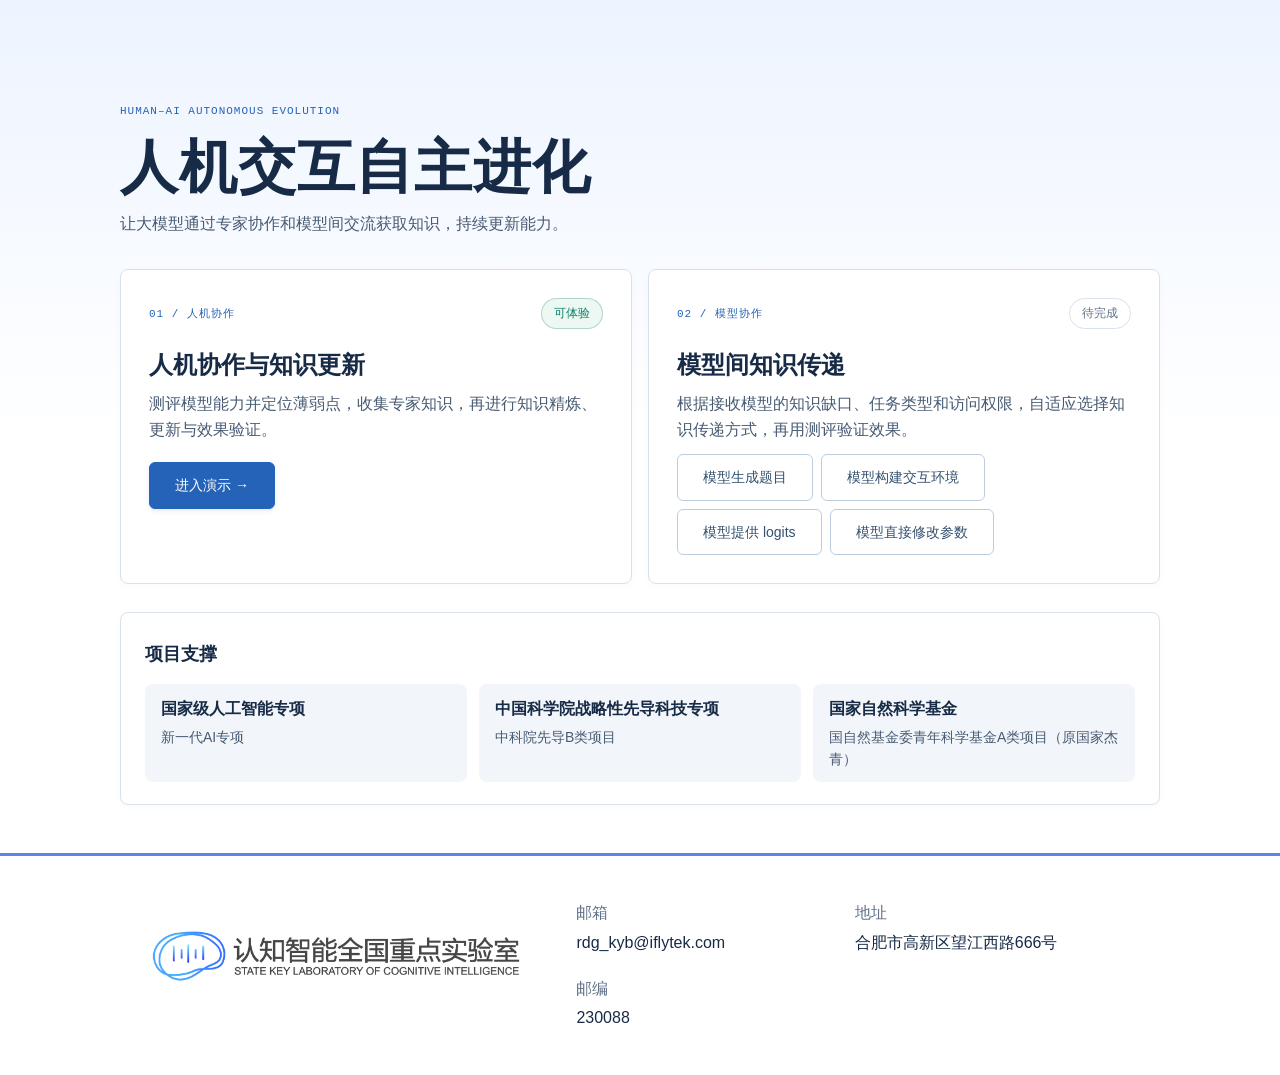
==== index.html @ 34eb4f7b "Publish XDB project site" ====
<!doctype html>
<html lang="zh-CN">
<head>
  <meta charset="utf-8">
  <meta name="viewport" content="width=device-width, initial-scale=1">
  <title>人机交互自主进化 · 项目主页</title>
  <link rel="stylesheet" href="styles.css">
  <link rel="stylesheet" href="home.css">
</head>
<body class="project-home">
  <main class="home-content">
    <header class="home-intro">
      <span class="stage-index">HUMAN–AI AUTONOMOUS EVOLUTION</span>
      <h1>人机交互自主进化</h1>
      <p>让大模型通过专家协作和模型间交流获取知识，持续更新能力。</p>
    </header>

    <section class="home-features" aria-label="项目功能">
      <article class="panel home-feature">
        <div class="panel-heading"><span class="stage-index">01 / 人机协作</span><span class="status-badge done">可体验</span></div>
        <h2>人机协作与知识更新</h2>
        <p>测评模型能力并定位薄弱点，收集专家知识，再进行知识精炼、更新与效果验证。</p>
        <a class="primary-button" href="demo.html">进入演示 <span aria-hidden="true">→</span></a>
      </article>
      <article class="panel home-feature">
        <div class="panel-heading"><span class="stage-index">02 / 模型协作</span><span class="status-badge">待完成</span></div>
        <h2>模型间知识传递</h2>
        <p>根据接收模型的知识缺口、任务类型和访问权限，自适应选择知识传递方式，再用测评验证效果。</p>
        <ul class="transfer-methods">
          <li><button class="secondary-button" type="button" disabled>模型生成题目</button></li>
          <li><button class="secondary-button" type="button" disabled>模型构建交互环境</button></li>
          <li><button class="secondary-button" type="button" disabled>模型提供 logits</button></li>
          <li><button class="secondary-button" type="button" disabled>模型直接修改参数</button></li>
        </ul>
      </article>
    </section>

    <section class="panel funding-panel" aria-labelledby="funding-title">
      <h2 id="funding-title">项目支撑</h2>
      <dl class="funding-grid">
        <div><dt>国家级人工智能专项</dt><dd>新一代AI专项</dd></div>
        <div><dt>中国科学院战略性先导科技专项</dt><dd>中科院先导B类项目</dd></div>
        <div><dt>国家自然科学基金</dt><dd>国自然基金委青年科学基金A类项目（原国家杰青）</dd></div>
      </dl>
    </section>
  </main>
  <footer class="home-footer">
    <div class="home-footer-inner">
      <img class="lab-logo" src="lab-logo.png" width="5637" height="1456" alt="认知智能全国重点实验室">
      <dl class="home-footer-details">
        <div><dt>邮箱</dt><dd><a href="mailto:rdg_kyb@iflytek.com">rdg_kyb@iflytek.com</a></dd></div>
        <div><dt>邮编</dt><dd>230088</dd></div>
      </dl>
      <dl class="home-footer-details">
        <div><dt>地址</dt><dd>合肥市高新区望江西路666号</dd></div>
      </dl>
    </div>
  </footer>
</body>
</html>
---- styles.css ----
:root {
  color-scheme:light;
  --page:#ffffff;
  --sidebar:#f5f7fb;
  --panel:#ffffff;
  --panel-light:#f2f5fa;
  --line:#d8e1ec;
  --text:#172b46;
  --muted:#485b73;
  --subtle:#607189;
  --gold:#2563b8;
  --teal:#087f68;
  --coral:#c34e3a;
  --font:-apple-system,BlinkMacSystemFont,"PingFang SC","Microsoft YaHei",sans-serif;
  --mono:"SFMono-Regular",Consolas,"Liberation Mono",monospace;
}

* {
  box-sizing:border-box;
}

[hidden] {
  display:none!important;
}

body {
  margin:0;
  background:var(--page);
  color:var(--text);
  font:16px/1.6 var(--font);
  -webkit-font-smoothing:antialiased;
}

button,select {
  font:inherit;
}

button {
  cursor:pointer;
}

button:disabled {
  cursor:not-allowed;
}

button,a,select {
  -webkit-tap-highlight-color:transparent;
}

button:focus-visible,a:focus-visible,select:focus-visible {
  outline:2px solid var(--gold);
  outline-offset:5px;
}

button {
  color:inherit;
}

a {
  color:inherit;
  text-decoration:none;
}

svg {
  display:block;
}

h1,h2,h3,p {
  margin:0;
}

button svg {
  fill:none;
  stroke:currentColor;
  stroke-width:1.7;
  stroke-linecap:round;
  stroke-linejoin:round;
}

.gold {
  color:var(--gold);
}

.teal {
  color:var(--teal);
}

.mono {
  font-family:var(--mono);
}

.micro-label {
  font-size:12px;
  letter-spacing:.08em;
  color:var(--subtle);
}

.topbar {
  height:74px;
  padding:0 36px;
  display:flex;
  align-items:center;
  justify-content:space-between;
  border-bottom:1px solid var(--line);
  background:#ffffff;
}

.brand {
  display:flex;
  align-items:center;
  gap:13px;
  font-size:20px;
  font-weight:600;
  letter-spacing:.08em;
}

.brand svg {
  width:39px;
  height:39px;
  fill:none;
  stroke:var(--gold);
  stroke-width:1.5;
}

.brand svg .brand-fill {
  fill:var(--gold);
  fill-opacity:.18;
}

.brand-sub {
  display:block;
  font:10px/1.6 var(--mono);
  color:var(--subtle);
  letter-spacing:.12em;
}

.top-actions {
  display:flex;
  align-items:center;
  gap:25px;
}

.demo-tag {
  font-size:13px;
  color:var(--gold);
  border:1px solid #607fa5;
  background:#2563b80b;
  border-radius:5px;
  padding:4px 10px;
}

.text-button {
  padding:8px 0;
  background:none;
  border:0;
  color:var(--muted);
  font-size:14px;
}

.text-button:hover {
  color:var(--text);
}

.icon-button {
  background:transparent;
  border:1px solid var(--line);
  border-radius:6px;
  padding:9px;
}

.icon-button svg {
  width:18px;
  height:18px;
}

.shell {
  max-width:1800px;
  margin:auto;
  display:grid;
  grid-template-columns:244px minmax(0,1fr);
  min-height:calc(100vh - 74px);
}

.sidebar {
  padding:33px 20px 22px;
  background:var(--sidebar);
  border-right:1px solid var(--line);
  display:flex;
  flex-direction:column;
}

.project-label {
  font-size:13px;
  color:var(--gold);
  padding:0 12px;
}

.project-label span {
  margin:0 8px;
  color:#5b6d84;
}

.sidebar-title {
  font-size:18px;
  font-weight:600;
  margin:10px 12px 30px;
}

.step-navigation {
  display:grid;
  gap:11px;
}

.step {
  position:relative;
  display:flex;
  align-items:center;
  gap:13px;
  width:100%;
  text-align:left;
  padding:15px 12px;
  border:1px solid transparent;
  background:transparent;
  border-radius:7px;
  color:var(--subtle);
}

.step strong {
  display:block;
  font-size:14px;
  font-weight:500;
}

.step small {
  display:block;
  font-size:12px;
  color:var(--subtle);
  margin-top:2px;
}

.step-number {
  font:14px var(--mono);
  border:1px solid #bdcddd;
  width:30px;
  height:30px;
  flex-shrink:0;
  display:grid;
  place-items:center;
  border-radius:50%;
}

.step.active {
  background:#2563b80b;
  border-color:#2563b832;
  color:var(--gold);
}

.step.active .step-number {
  background:var(--gold);
  color:#ffffff;
  border-color:var(--gold);
}

.step.active small {
  color:#284d7d;
}

.step.complete {
  color:var(--muted);
}

.step.complete .step-number {
  color:var(--teal);
  border-color:#087f6845;
}

.step:not(:disabled):hover {
  background:#2563b808;
}

.session-card {
  margin:36px 10px 25px;
  border-top:1px solid var(--line);
  padding-top:24px;
  display:grid;
  gap:7px;
}

.session-card strong {
  font-size:13px;
  overflow-wrap:anywhere;
  font-weight:500;
}

.session-card>span:not(.micro-label) {
  font-size:12px;
  color:var(--subtle);
  overflow-wrap:anywhere;
}

.session-domain {
  font-size:12px;
  color:var(--subtle);
  display:flex;
  justify-content:space-between;
  margin-top:14px;
}

.session-domain b {
  font-weight:400;
  color:var(--muted);
}

.sidebar-foot {
  margin:auto 12px 0;
  padding-top:24px;
  display:flex;
  gap:10px;
  color:var(--subtle);
  font-size:12px;
  line-height:1.8;
}

.tiny-radar {
  font-size:30px;
  color:#6f8198;
  line-height:1.4;
}

main {
  padding:26px 36px 18px;
  min-width:0;
  max-width:1400px;
  width:100%;
  margin:auto;
}

.page-heading {
  display:flex;
  justify-content:space-between;
  align-items:center;
  padding-bottom:20px;
  border-bottom:1px solid var(--line);
}

.eyebrow {
  font:11px/1.6 var(--mono);
  letter-spacing:.12em;
  color:var(--subtle);
}

.eyebrow span {
  padding:0 8px;
  color:#718096;
}

h1 {
  font-size:28px;
  line-height:1.4;
  font-weight:600;
  margin-top:7px;
  letter-spacing:.015em;
}

.workspace-badge {
  font-size:13px;
  color:var(--muted);
  padding:5px 12px;
  background:var(--panel);
  border:1px solid var(--line);
  border-radius:5px;
}

.stage-heading {
  display:flex;
  align-items:center;
  justify-content:space-between;
  gap:20px;
  margin:22px 0 20px;
}

.stage-index {
  font:11px var(--mono);
  letter-spacing:.09em;
  color:var(--gold);
}

h2 {
  font-size:23px;
  line-height:1.5;
  margin:6px 0;
  font-weight:600;
}

h2:focus {
  outline:none;
}

.stage-heading p {
  color:var(--muted);
  font-size:14px;
}

.status-badge {
  flex-shrink:0;
  color:var(--subtle);
  font-size:12px;
  border:1px solid var(--line);
  border-radius:20px;
  padding:5px 12px;
}

.status-badge.running {
  color:var(--gold);
  border-color:#2563b850;
}

.status-badge.done {
  color:var(--teal);
  border-color:#087f6845;
}

.view {
  animation:appear .35s ease;
}

.upload-grid {
  display:grid;
  grid-template-columns:1fr 1fr;
  gap:22px;
}

.upload-card {
  position:relative;
  display:flex;
  flex-direction:column;
  align-items:center;
  border:1px dashed #bccbdf;
  border-radius:9px;
  background:linear-gradient(135deg,#edf3fb6b,#ffffff);
  padding:35px 24px 20px;
  min-height:265px;
  transition:background .2s,border-color .2s;
}

.upload-card:hover {
  border-color:var(--gold);
  background:#2563b806;
}

.card-number {
  position:absolute;
  top:18px;
  left:20px;
  color:var(--subtle);
  font:11px var(--mono);
  letter-spacing:.08em;
}

.upload-icon {
  display:grid;
  place-items:center;
  width:64px;
  height:64px;
  background:#2563b808;
  border:1px solid #2563b822;
  border-radius:15px;
  color:var(--gold);
  margin-bottom:20px;
}

.upload-icon svg {
  width:36px;
  height:36px;
}

.upload-card strong {
  font-size:19px;
  font-weight:500;
  overflow-wrap:anywhere;
  max-width:100%;
}

.upload-card>span:not([class]) {
  font-size:14px;
  color:var(--subtle);
  margin-top:5px;
}

.upload-action {
  font-size:13px;
  padding:5px 17px;
  margin-top:20px;
  border:1px solid #bccbdf;
  border-radius:5px;
  background:#e8eef6;
}

.upload-meta {
  font-size:12px;
  color:var(--subtle);
  margin-top:15px;
}

.upload-card.loaded {
  border-style:solid;
  border-color:#2563b860;
  background:#2563b806;
}

.upload-card.loaded .upload-action {
  color:var(--teal);
  border-color:#087f683a;
  background:#087f6808;
}

.configuration-bar {
  display:flex;
  align-items:center;
  gap:42px;
  padding:18px 0;
  border-bottom:1px solid var(--line);
  margin-top:4px;
}

.configuration-bar label {
  display:flex;
  align-items:center;
  gap:16px;
  font-size:14px;
  white-space:nowrap;
}

select {
  appearance:auto;
  border:1px solid #c4d1e1;
  border-radius:5px;
  color:var(--text);
  background:#f4f7fb;
  padding:9px 30px 9px 12px;
  font-size:14px;
}

.configuration-summary {
  display:grid;
  gap:5px;
}

.configuration-summary>span:last-child {
  font-size:13px;
  color:var(--muted);
}

.section-action {
  display:flex;
  align-items:center;
  justify-content:space-between;
  gap:20px;
  padding:18px 0;
}

.section-action p {
  color:var(--muted);
  font-size:14px;
}

.primary-button,.secondary-button {
  border-radius:6px;
  padding:11px 25px;
  font-size:14px;
  font-weight:500;
  white-space:nowrap;
}

.primary-button {
  color:#ffffff;
  border:1px solid var(--gold);
  background:var(--gold);
  box-shadow:0 2px 12px #2563b80d;
}

.primary-button:hover {
  background:#1b4f96;
  border-color:#1b4f96;
}

.primary-button:disabled {
  color:#718096;
  background:#e8edf4;
  border-color:#d6dfeb;
  box-shadow:none;
}

.secondary-button {
  border:1px solid #b7c6d8;
  background:var(--panel);
  color:var(--muted);
}

.secondary-button:hover {
  color:var(--text);
  border-color:#586d87;
}

.flow-overview {
  padding:16px 24px;
  background:#eef3fa;
  border:1px solid var(--line);
  border-radius:7px;
  display:flex;
  align-items:center;
  gap:30px;
  margin-top:4px;
}

.flow-overview>div {
  display:flex;
  align-items:center;
  flex:1;
  justify-content:space-between;
  color:var(--muted);
  font-size:13px;
  gap:12px;
}

.flow-overview i {
  height:1px;
  background:#d0dbe8;
  flex:1;
  max-width:45px;
}

.main-footer {
  border-top:1px solid var(--line);
  margin-top:20px;
  padding-top:14px;
  color:var(--subtle);
  font-size:11px;
  display:flex;
  justify-content:space-between;
  gap:18px;
}

.panel {
  background:var(--panel);
  border:1px solid var(--line);
  border-radius:8px;
}

.panel-heading {
  display:flex;
  align-items:center;
  justify-content:space-between;
  gap:14px;
}

h3 {
  font-size:16px;
  font-weight:500;
}

.audit-pipeline {
  padding:24px 28px;
  display:flex;
  align-items:center;
  justify-content:space-between;
  gap:16px;
}

.pipeline-node {
  flex:1;
  min-width:0;
}

.big-number {
  font:500 43px/1.4 var(--mono);
  letter-spacing:-.035em;
  margin:5px 0;
}

.big-number small {
  font:12px var(--mono);
  color:var(--subtle);
  letter-spacing:0;
  margin-left:12px;
}

.pipeline-node>span:last-of-type {
  font-size:12px;
  color:var(--muted);
}

.pipeline-connector {
  flex:0 1 56px;
  height:1px;
  background:linear-gradient(90deg,#c9d7e8,#2563b880);
  position:relative;
}

.pipeline-connector::after {
  content:"";
  position:absolute;
  right:0;
  top:-3px;
  width:6px;
  height:6px;
  border-top:1px solid var(--gold);
  border-right:1px solid var(--gold);
  transform:rotate(45deg);
}

.audit-core {
  text-align:center;
  min-width:158px;
}

.audit-orbit {
  margin:0 auto 12px;
  width:84px;
  height:84px;
  border-radius:50%;
  display:grid;
  place-items:center;
  border:1px solid #2563b855;
  background:#2563b806;
  position:relative;
  color:var(--gold);
}

.audit-orbit::before {
  content:"";
  position:absolute;
  inset:-7px;
  border:1px solid transparent;
  border-top-color:var(--gold);
  border-bottom-color:#2563b844;
  border-radius:50%;
  animation:rotate 3s linear infinite;
}

.audit-orbit.done::before {
  animation:none;
  border-color:#087f684d;
}

.audit-orbit svg {
  width:41px;
  height:41px;
  stroke:currentColor;
  stroke-width:1.5;
  fill:none;
}

.audit-core strong {
  font:500 20px var(--mono);
  color:var(--gold);
  display:block;
}

.audit-core>span {
  font-size:12px;
  color:var(--muted);
}

.sample-grid {
  display:grid;
  grid-template-columns:repeat(10,1fr);
  gap:5px;
  max-width:180px;
  margin-top:20px;
}

.sample-grid i {
  aspect-ratio:1;
  max-height:10px;
  background:#c5d3e4;
  border-radius:1px;
  transition:background .4s;
}

.sample-grid i.filtered {
  background:#c34e3a66;
}

.sample-grid.clean i {
  background:#087f6866;
}

.metrics-grid {
  display:grid;
  grid-template-columns:repeat(3,1fr);
  gap:18px;
  margin:18px 0;
}

.metric-card {
  background:var(--panel);
  border:1px solid var(--line);
  border-radius:7px;
  padding:16px 20px;
}

.metric-card>span {
  display:block;
  color:var(--muted);
  font-size:13px;
}

.metric-card strong {
  display:block;
  font:500 30px/1.5 var(--mono);
  margin:6px 0;
  letter-spacing:-.045em;
}

.metric-card:nth-child(2) strong {
  font-size:23px;
  line-height:45px;
}

.metric-card small {
  display:block;
  color:var(--subtle);
  font-size:12px;
}

.progress-panel {
  padding:18px 25px;
}

.progress-heading {
  display:flex;
  justify-content:space-between;
  align-items:center;
  font-size:14px;
  margin-bottom:15px;
}

.progress-heading strong {
  font-weight:400;
}

.progress-heading>span {
  color:var(--gold);
}

.progress-track {
  height:5px;
  background:#dce5f0;
  border-radius:10px;
  overflow:hidden;
}

.progress-track>div {
  height:100%;
  width:0;
  background:var(--gold);
  transition:width .1s linear;
}

.audit-checks {
  display:flex;
  justify-content:space-between;
  margin-top:15px;
  font-size:12px;
  color:var(--subtle);
}

.audit-checks>span::before {
  content:"○";
  margin-right:7px;
}

.audit-checks>span.done {
  color:var(--teal);
}

.audit-checks>span.done::before {
  content:"✓";
}

.footnote {
  font-size:12px;
  color:var(--subtle);
  margin-top:16px;
}

.playback-toolbar {
  display:flex;
  align-items:center;
  justify-content:space-between;
  padding:13px 0;
  border-top:1px solid var(--line);
  margin-top:18px;
}

.playback-label {
  display:flex;
  align-items:center;
  gap:10px;
  font-size:13px;
  color:var(--muted);
}

.running-dot {
  display:inline-block;
  width:6px;
  height:6px;
  border-radius:50%;
  background:var(--gold);
  animation:pulse 1.6s infinite;
  flex-shrink:0;
}

.button-group {
  display:flex;
  align-items:center;
  gap:12px;
}

.speed-label {
  font-size:13px;
  color:var(--subtle);
  display:flex;
  align-items:center;
  gap:12px;
}

.speed-label select {
  padding:6px 8px;
  font-size:13px;
}

.playback-toolbar .secondary-button {
  padding:7px 15px;
  font-size:13px;
}

.evaluation-grid {
  display:grid;
  grid-template-columns:minmax(225px,.85fr) minmax(0,1.7fr);
  gap:20px;
}

.question-panel,.convergence-panel {
  padding:22px;
}

.question-table-heading {
  display:flex;
  justify-content:space-between;
  font-size:12px;
  color:var(--subtle);
  margin:22px 0 8px;
  padding-bottom:9px;
  border-bottom:1px solid var(--line);
}

.question-list {
  padding:0;
  margin:0;
  list-style:none;
  min-height:260px;
}

.question-list li {
  display:flex;
  align-items:center;
  justify-content:space-between;
  border-bottom:1px solid #d8e1ec80;
  padding:10px 0;
  font-size:13px;
  animation:appear .25s ease;
}

.question-list .question-id {
  font:12px var(--mono);
  color:var(--subtle);
  margin-right:12px;
}

.answer-icon {
  color:var(--teal);
}

.answer-icon.wrong {
  color:var(--coral);
}

.question-placeholder {
  color:var(--subtle);
  padding:55px 0;
  font-size:13px;
  text-align:center;
}

.next-question {
  margin-top:17px;
  padding:13px 14px;
  border-radius:5px;
  background:#2563b808;
  border:1px solid #2563b825;
}

.next-question .micro-label {
  display:block;
  font-size:11px;
  color:#406a9a;
}

.next-question strong {
  font-weight:400;
  font-size:13px;
  display:block;
  margin-top:4px;
}

.chart-legend {
  font-size:11px;
  color:var(--subtle);
  display:flex;
  align-items:center;
  gap:6px;
}

.chart-legend i {
  width:12px;
  height:8px;
  background:#2563b833;
  border:1px solid #2563b866;
}

.live-metrics {
  display:flex;
  justify-content:space-between;
  gap:12px;
  margin:24px 0 8px;
}

.live-metrics>div>span {
  display:block;
  font-size:12px;
  color:var(--muted);
}

.live-metrics strong {
  display:block;
  font:500 30px/1.5 var(--mono);
  margin-top:7px;
  white-space:nowrap;
}

.live-metrics strong b {
  font-weight:500;
}

.live-metrics small {
  font-size:13px;
  color:var(--subtle);
}

.live-metrics .interval-value {
  font-size:17px;
  line-height:45px;
}

.convergence-chart {
  width:100%;
  margin-top:12px;
}

.convergence-chart svg {
  width:100%;
  height:auto;
}

.evaluation-state {
  display:flex;
  align-items:center;
  gap:9px;
  font-size:12px;
  color:var(--muted);
  padding-top:8px;
}

.evaluation-state.done {
  color:var(--teal);
}

.efficiency-bar {
  display:flex;
  justify-content:space-between;
  gap:15px;
  padding:18px 21px;
  border:1px solid var(--line);
  border-radius:6px;
  margin-top:20px;
  background:#eef3fa;
  font-size:13px;
  color:var(--muted);
}

.efficiency-bar strong {
  color:var(--gold);
  font-weight:400;
}

.report-strip {
  display:flex;
  flex-wrap:wrap;
  align-items:center;
  gap:14px 28px;
  border:1px solid #087f6827;
  border-radius:6px;
  padding:15px 20px;
  margin-bottom:20px;
  background:#087f6806;
  font-size:12px;
  color:var(--muted);
}

.report-label {
  color:var(--teal);
}

.report-label::before {
  content:"✓";
  margin-right:7px;
}

.report-strip b {
  font:500 14px var(--mono);
  margin-left:8px;
  color:var(--text);
}

.report-strip b.teal {
  color:var(--teal);
}

.diagnosis-grid {
  display:grid;
  grid-template-columns:1.08fr 1fr;
  gap:20px;
}

.radar-panel,.ranking-panel {
  padding:22px;
}

.radar-chart svg {
  width:100%;
  height:auto;
  max-height:310px;
  overflow:visible;
}

.radar-chart {
  margin:10px auto 0;
  width:100%;
  max-width:460px;
}

.radar-legend {
  display:flex;
  justify-content:center;
  align-items:center;
  gap:7px;
  font-size:11px;
  color:var(--muted);
}

.radar-legend>span {
  color:var(--subtle);
  margin-left:13px;
}

.radar-legend i {
  width:8px;
  height:8px;
  background:var(--gold);
  border-radius:2px;
}

.ranking-panel .panel-heading {
  margin-bottom:18px;
}

.dimension-row {
  display:grid;
  grid-template-columns:95px 1fr 43px 37px;
  gap:12px;
  align-items:center;
  padding:13px 10px;
  border:1px solid transparent;
  background:transparent;
  width:100%;
  text-align:left;
  border-radius:5px;
  font-size:13px;
}

.dimension-row.selected {
  background:#2563b804;
  border-color:#2563b81a;
}

.dimension-row.weak {
  color:var(--coral);
}

.dimension-row.weak.selected {
  background:#c34e3a09;
  border-color:#c34e3a32;
}

.dimension-row:hover {
  background:#2563b80b;
}

.dimension-bar {
  height:4px;
  background:#d5dfeb;
  border-radius:8px;
  overflow:hidden;
}

.dimension-bar i {
  display:block;
  height:100%;
  background:var(--gold);
  border-radius:8px;
}

.dimension-row.weak .dimension-bar i {
  background:var(--coral);
}

.dimension-value {
  font:14px var(--mono);
  text-align:right;
}

.dimension-label {
  font-size:11px;
  color:var(--subtle);
}

.dimension-row.weak .dimension-label {
  color:var(--coral);
}

.knowledge-panel {
  padding:20px 24px;
  margin-top:20px;
}

.knowledge-heading {
  display:flex;
  justify-content:space-between;
  align-items:center;
  gap:20px;
}

.knowledge-heading h3 {
  margin-top:6px;
  font-size:17px;
}

.knowledge-heading h3 span {
  color:var(--subtle);
  margin:0 8px;
}

.knowledge-heading h3 b {
  font:16px var(--mono);
  color:var(--coral);
  margin-left:15px;
}

.weak-tag,.new-tag {
  color:var(--coral);
  background:#c34e3a0d;
  border:1px solid #c34e3a30;
  border-radius:4px;
  font-size:11px;
  padding:3px 8px;
  white-space:nowrap;
}

.weak-tag.good {
  color:var(--teal);
  border-color:#087f6830;
  background:#087f6808;
}

.knowledge-items {
  display:grid;
  grid-template-columns:repeat(3,1fr);
  gap:16px;
  margin-top:18px;
}

.knowledge-item {
  border:1px solid #d5dfeb;
  border-radius:5px;
  padding:13px 15px;
  display:flex;
  align-items:center;
  gap:9px;
  font-size:13px;
  background:#ffffff25;
}

.knowledge-item .knowledge-result {
  color:var(--coral);
}

.knowledge-item.mastered .knowledge-result {
  color:var(--teal);
}

.knowledge-item small {
  font-size:11px;
  color:var(--subtle);
  margin-left:auto;
  white-space:nowrap;
}

.expansion-grid {
  display:grid;
  grid-template-columns:1fr 98px 1fr;
  align-items:center;
  gap:15px;
}

.expansion-radar {
  padding:22px 18px;
}

.expansion-radar.expanded {
  border-color:#2563b84d;
  background:linear-gradient(135deg,#2563b804,var(--panel));
}

.version-label {
  font:11px var(--mono);
  color:var(--subtle);
  white-space:nowrap;
}

.version-label.gold {
  color:var(--gold);
}

.expansion-bridge {
  text-align:center;
  font-size:13px;
  color:var(--gold);
}

.expansion-bridge svg {
  margin:15px auto;
  width:70px;
  stroke:var(--gold);
  stroke-width:1;
  fill:none;
}

.expansion-bridge small {
  color:var(--subtle);
  font-size:11px;
}

.new-dimension-card {
  display:flex;
  align-items:center;
  gap:20px;
  border:1px solid #2563b84d;
  background:#2563b806;
  border-radius:8px;
  padding:25px;
  margin-top:24px;
}

.new-dimension-icon {
  width:46px;
  height:46px;
  border:1px solid #2563b850;
  background:#2563b80b;
  color:var(--gold);
  font-size:28px;
  display:grid;
  place-items:center;
  border-radius:8px;
  flex-shrink:0;
}

.new-dimension-card h3 {
  font-size:21px;
  margin:3px 0 7px;
}

.new-dimension-card p {
  font-size:13px;
  color:var(--muted);
}

.new-tag {
  font:10px var(--mono);
  color:var(--gold);
  border-color:#2563b850;
  vertical-align:middle;
  margin-left:10px;
  background:#2563b80b;
}

.new-score {
  margin-left:auto;
  padding-left:25px;
  border-left:1px solid #2563b830;
  white-space:nowrap;
}

.new-score span {
  font-size:12px;
  color:var(--muted);
}

.new-score strong {
  display:block;
  color:var(--gold);
  font:32px/1.5 var(--mono);
}

.new-axis {
  animation:appear .8s ease;
}

.sr-only {
  position:absolute;
  width:1px;
  height:1px;
  padding:0;
  margin:-1px;
  overflow:hidden;
  clip:rect(0,0,0,0);
  white-space:nowrap;
  border:0;
}

.noscript-note {
  padding:24px;
  background:#dce8f8;
  color:var(--text);
}

@keyframes appear {
  from {
    opacity:0;
    transform:translateY(5px);
  }
  to {
    opacity:1;
    transform:translateY(0);
  }
}

@keyframes rotate {
  to {
    transform:rotate(360deg);
  }
}

@keyframes pulse {
  50% {
    opacity:.4;
  }
}

body.paused .running-dot,body.paused .audit-orbit::before {
  animation-play-state:paused;
}

@media(min-width:1600px) {
  main {
    padding:42px 60px;
  }
  .upload-card {
    min-height:350px;
    padding-top:65px;
  }
  .stage-heading {
    margin:36px 0 28px;
  }
  .radar-chart svg {
    max-height:350px;
  }
}

@media(max-width:1150px) {
  .shell {
    grid-template-columns:214px minmax(0,1fr);
  }
  .sidebar {
    padding-inline:13px;
  }
  main {
    padding:28px;
  }
  .topbar {
    padding-inline:26px;
  }
  h1 {
    font-size:25px;
  }
  .configuration-bar {
    gap:24px;
  }
  .dimension-row {
    grid-template-columns:78px 1fr 39px 28px;
    gap:7px;
    padding-inline:5px;
  }
  .panel-heading {
    gap:8px;
  }
  .panel-heading .micro-label {
    font-size:10px;
  }
  .live-metrics {
    flex-wrap:wrap;
  }
  .live-metrics strong {
    font-size:25px;
  }
  .live-metrics .interval-value {
    font-size:15px;
    line-height:37px;
  }
  .evaluation-grid {
    grid-template-columns:minmax(200px,.85fr) minmax(0,1.4fr);
  }
  .metric-card:nth-child(2) strong {
    font-size:20px;
  }
  .expansion-grid {
    grid-template-columns:1fr 60px 1fr;
    gap:10px;
  }
  .expansion-bridge svg {
    width:50px;
  }
  .knowledge-items {
    gap:10px;
  }
  .knowledge-item {
    padding:10px;
    font-size:12px;
    flex-wrap:wrap;
  }
  .radar-legend {
    flex-wrap:wrap;
  }
  .flow-overview {
    gap:20px;
  }
}

@media(max-width:900px) {
  .shell {
    display:block;
  }
  .sidebar {
    border-right:0;
    border-bottom:1px solid var(--line);
    padding:12px 20px;
  }
  .project-label,.sidebar-title,.session-card,.sidebar-foot {
    display:none;
  }
  .step-navigation {
    display:flex;
    gap:5px;
    justify-content:space-between;
  }
  .step {
    flex:1;
    display:grid;
    justify-items:center;
    text-align:center;
    gap:7px;
    padding:10px 3px;
  }
  .step strong {
    font-size:12px;
  }
  .step small {
    display:none;
  }
  .step-number {
    width:26px;
    height:26px;
    font-size:12px;
  }
  .step span:last-child {
    min-width:0;
  }
  .topbar {
    height:74px;
  }
  .top-actions {
    gap:17px;
  }
  .brand {
    font-size:18px;
  }
  .workspace-badge {
    display:none;
  }
  .page-heading {
    padding-bottom:23px;
  }
  .stage-heading {
    margin-top:24px;
  }
  main {
    padding:24px;
  }
  .main-footer {
    margin-top:24px;
  }
  .upload-card {
    min-height:290px;
  }
  .diagnosis-grid {
    grid-template-columns:1fr 1fr;
  }
  .audit-pipeline {
    padding:24px 20px;
    gap:12px;
  }
  .big-number {
    font-size:36px;
  }
  .audit-core {
    min-width:140px;
  }
  .pipeline-connector {
    flex-basis:30px;
  }
  .panel-heading h3 {
    font-size:14px;
  }
  .question-panel,.convergence-panel {
    padding:18px;
  }
  .report-strip {
    gap:10px 20px;
  }
  .new-dimension-card {
    padding:22px;
  }
}

@media(max-width:650px) {
  body {
    font-size:15px;
  }
  .topbar {
    padding:0 18px;
    height:70px;
  }
  .brand svg {
    width:31px;
    height:31px;
  }
  .brand {
    gap:9px;
    font-size:17px;
  }
  .brand-sub {
    font-size:8px;
  }
  .demo-tag {
    font-size:10px;
    padding:3px 6px;
  }
  .top-actions {
    gap:10px;
  }
  .text-button {
    font-size:12px;
  }
  .icon-button {
    display:none;
  }
  .sidebar {
    padding:10px 10px;
  }
  .step strong {
    font-size:10px;
    line-height:1.5;
  }
  .step-number {
    font-size:11px;
    width:24px;
    height:24px;
  }
  .step {
    padding:8px 2px;
    border-radius:5px;
  }
  .step:first-child strong {
    font-size:9px;
  }
  main {
    padding:23px 18px;
  }
  .eyebrow {
    font-size:9px;
    letter-spacing:.04em;
  }
  h1 {
    font-size:22px;
  }
  .stage-heading {
    align-items:flex-start;
    gap:12px;
  }
  h2 {
    font-size:20px;
  }
  .stage-heading p {
    font-size:13px;
    max-width:28em;
  }
  .status-badge {
    font-size:10px;
    padding:4px 8px;
    margin-top:20px;
  }
  .upload-grid {
    grid-template-columns:1fr;
    gap:15px;
  }
  .upload-card {
    min-height:245px;
    padding:39px 15px 20px;
  }
  .upload-icon {
    width:52px;
    height:52px;
    margin-bottom:14px;
  }
  .upload-icon svg {
    width:30px;
    height:30px;
  }
  .upload-card strong {
    font-size:18px;
  }
  .upload-action {
    margin-top:13px;
  }
  .upload-meta {
    margin-top:10px;
  }
  .configuration-bar {
    flex-wrap:wrap;
    gap:16px;
    padding:20px 0;
  }
  .configuration-summary {
    gap:4px;
  }
  .configuration-summary>span:last-child {
    font-size:12px;
  }
  .section-action {
    align-items:flex-start;
    flex-direction:column;
    gap:16px;
  }
  .section-action .primary-button {
    width:100%;
  }
  .section-action>.button-group {
    width:100%;
  }
  .section-action>.button-group button {
    flex:1;
  }
  .flow-overview {
    display:block;
    padding:18px;
  }
  .flow-overview>div {
    margin-top:13px;
    font-size:11px;
    gap:6px;
  }
  .main-footer {
    display:grid;
    gap:5px;
    font-size:10px;
  }
  .audit-pipeline {
    flex-wrap:wrap;
    gap:16px;
    padding:25px 18px;
    justify-content:center;
  }
  .pipeline-node {
    flex:1;
    min-width:100px;
  }
  .audit-core {
    min-width:95px;
  }
  .pipeline-connector {
    display:none;
  }
  .audit-orbit {
    width:57px;
    height:57px;
  }
  .audit-orbit svg {
    width:30px;
    height:30px;
  }
  .audit-core strong {
    font-size:18px;
  }
  .audit-core>span {
    font-size:10px;
  }
  .big-number {
    font-size:31px;
  }
  .big-number small {
    display:block;
    margin:0;
    font-size:11px;
  }
  .pipeline-node>span:last-of-type {
    font-size:10px;
    overflow-wrap:anywhere;
  }
  .sample-grid {
    gap:3px;
    margin-top:15px;
  }
  .sample-grid i {
    max-height:6px;
  }
  .metrics-grid {
    gap:10px;
  }
  .metric-card {
    padding:13px 11px;
  }
  .metric-card>span {
    font-size:11px;
  }
  .metric-card strong {
    font-size:25px;
  }
  .metric-card:nth-child(2) strong {
    font-size:12px;
    line-height:37px;
    letter-spacing:-.05em;
  }
  .metric-card small {
    font-size:10px;
  }
  .progress-panel {
    padding:18px;
  }
  .progress-heading {
    font-size:12px;
    gap:10px;
  }
  .audit-checks {
    font-size:10px;
  }
  .footnote {
    font-size:11px;
  }
  .playback-toolbar {
    align-items:flex-start;
    gap:15px;
    flex-wrap:wrap;
  }
  .playback-toolbar>.button-group {
    margin-left:auto;
  }
  .evaluation-grid {
    grid-template-columns:1fr;
  }
  .question-panel {
    order:2;
  }
  .question-list {
    min-height:0;
  }
  .question-list li {
    padding:9px 0;
  }
  .convergence-panel {
    order:1;
  }
  .live-metrics {
    gap:8px;
  }
  .live-metrics strong {
    font-size:26px;
  }
  .live-metrics .interval-value {
    font-size:14px;
    line-height:39px;
  }
  .live-metrics>div>span {
    font-size:11px;
  }
  .chart-legend {
    font-size:10px;
  }
  .evaluation-state {
    font-size:11px;
  }
  .efficiency-bar {
    flex-wrap:wrap;
    font-size:12px;
    padding:15px;
  }
  .diagnosis-grid {
    grid-template-columns:1fr;
  }
  .radar-panel,.ranking-panel {
    padding:20px;
  }
  .radar-chart svg {
    max-height:310px;
  }
  .dimension-row {
    grid-template-columns:90px 1fr 42px 30px;
    gap:12px;
    padding:12px 8px;
  }
  .report-strip {
    font-size:11px;
    padding:13px 16px;
    gap:9px 16px;
  }
  .report-strip b {
    font-size:12px;
    margin-left:6px;
  }
  .knowledge-panel {
    padding:18px;
  }
  .knowledge-heading {
    gap:12px;
  }
  .knowledge-heading h3 {
    font-size:15px;
  }
  .knowledge-heading h3 span {
    margin:0 3px;
  }
  .knowledge-heading h3 b {
    font-size:14px;
    margin-left:8px;
  }
  .weak-tag {
    font-size:9px;
  }
  .knowledge-items {
    grid-template-columns:1fr;
  }
  .knowledge-item {
    font-size:13px;
    padding:12px;
  }
  .expansion-grid {
    grid-template-columns:1fr;
  }
  .expansion-bridge {
    display:flex;
    align-items:center;
    justify-content:center;
    gap:18px;
    padding:7px;
  }
  .expansion-bridge svg {
    width:45px;
    margin:0;
  }
  .new-dimension-card {
    gap:14px;
    flex-wrap:wrap;
    padding:20px;
  }
  .new-dimension-card>div:nth-child(2) {
    flex:1;
    min-width:170px;
  }
  .new-dimension-icon {
    width:38px;
    height:38px;
  }
  .new-dimension-card h3 {
    font-size:19px;
  }
  .new-dimension-card p {
    font-size:12px;
  }
  .new-score {
    display:flex;
    align-items:center;
    gap:20px;
    border-left:0;
    border-top:1px solid #2563b830;
    padding:14px 0 0;
    margin:0;
    width:100%;
  }
  .new-score strong {
    font-size:25px;
  }
  .new-score span {
    font-size:12px;
  }
  .new-tag {
    font-size:9px;
  }
}

@media(prefers-reduced-motion:reduce) {
  *,*::before,*::after {
    animation:none!important;
    transition:none!important;
  }
}

/* Presentation light theme: white canvas, blue actions, green completion. */
:root{color-scheme:light;--page:#ffffff;--sidebar:#f5f7fb;--panel:#ffffff;--panel-light:#f2f5fa;--line:#d8e1ec;--text:#172b46;--muted:#485b73;--subtle:#607189;--gold:#2563b8;--teal:#087f68;--coral:#c34e3a;--instance:#7a3fad}
.topbar{background:#fff;box-shadow:0 2px 10px #23416a08}.sidebar{background:#f5f7fb}.panel{box-shadow:0 2px 10px #23416a05}.primary-button{background:#2563b8;border-color:#2563b8;color:#fff;box-shadow:0 2px 5px #2563b820}.primary-button:hover:not(:disabled){background:#1b4f96;border-color:#1b4f96}.primary-button:disabled{color:#687a92;background:#e8edf4;border-color:#d6dfeb;box-shadow:none}.secondary-button{color:#34516f;background:#fff;border-color:#bdcde0}.secondary-button:hover:not(:disabled){background:#edf3fc;border-color:#7298ca}.step.active{background:#e8f0fc;border-color:#b5cbed;color:#174e99}.step.active .step-number{background:#2563b8;color:#fff}.step.active small{color:#345b8e}.step:hover:not(:disabled){background:#eaf0f8}.progress-track{background:#e2eaf4}.status-badge.done{background:#edf8f3}.status-badge.running{background:#edf3fc}select,input,textarea{color-scheme:light}::selection{background:#cfe0fa;color:#172b46}button:focus-visible,a:focus-visible,select:focus-visible,textarea:focus-visible,input:focus-visible{outline-color:#2563b8}.upload-card{background:linear-gradient(135deg,#f1f6fd,#fff)}
---- home.css ----
.project-home {
  background:linear-gradient(180deg,#edf4ff,var(--page) 440px);
}

.home-content {
  width:min(100%,1120px);
  margin:0 auto;
  padding:clamp(36px,8vw,96px) clamp(16px,4vw,40px) 48px;
}

.home-intro {
  margin-bottom:32px;
}

.home-intro h1 {
  margin:10px 0;
  font-size:clamp(32px,6vw,58px);
  line-height:1.2;
}

.home-intro p,.home-feature p {
  color:var(--muted);
}

.home-features {
  display:grid;
  grid-template-columns:repeat(auto-fit,minmax(min(100%,330px),1fr));
  gap:16px;
}

.home-feature {
  padding:clamp(18px,3vw,28px);
}

.home-feature h2 {
  margin:18px 0 8px;
  font-size:24px;
}

.home-feature .primary-button {
  display:inline-block;
  margin-top:20px;
  text-decoration:none;
}

.transfer-methods {
  display:flex;
  flex-wrap:wrap;
  gap:8px;
  margin:12px 0 0;
  padding:0;
  list-style:none;
}

.funding-panel {
  margin-top:28px;
  padding:22px 24px;
}

.funding-panel h2 {
  font-size:18px;
}

.funding-grid {
  display:grid;
  grid-template-columns:repeat(auto-fit,minmax(min(100%,200px),1fr));
  gap:12px;
  margin:16px 0 0;
}

.funding-grid>div {
  background:var(--panel-light);
  border-radius:8px;
  padding:12px 16px;
}

.funding-grid dt {
  font-weight:600;
}

.funding-grid dd {
  margin:4px 0 0;
  color:var(--muted);
  font-size:14px;
}

.home-footer {
  border-top:3px solid #6480ed;
  background:var(--page);
}

.home-footer-inner {
  display:grid;
  grid-template-columns:minmax(0,1.7fr) minmax(0,1fr) minmax(0,1.2fr);
  align-items:start;
  gap:24px;
  width:min(100%,1120px);
  margin:0 auto;
  padding:clamp(24px,4vw,44px) clamp(16px,4vw,40px);
}

.lab-logo {
  display:block;
  width:min(100%,440px);
  height:auto;
}

.home-footer-details {
  display:grid;
  gap:20px;
  margin:0;
}

.home-footer-details dt {
  color:var(--subtle);
}

.home-footer-details dd {
  margin:4px 0 0;
  overflow-wrap:anywhere;
}

.home-footer-details a {
  color:inherit;
}

@media (max-width:700px) {
  .home-footer-inner {
    grid-template-columns:1fr;
  }
}
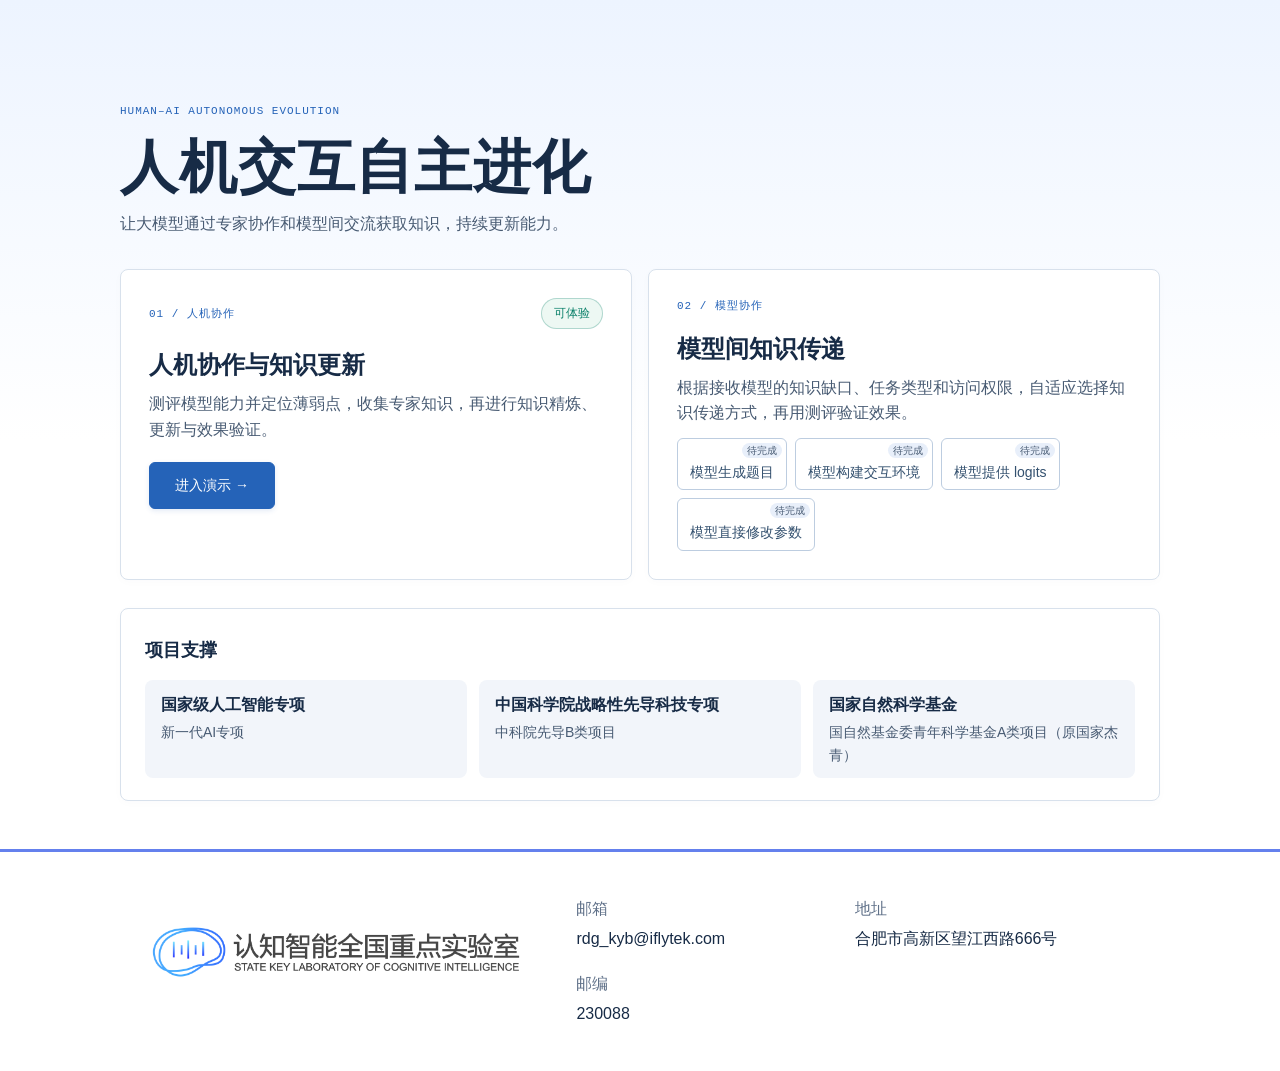
==== commit 99fe5bf8: "Show pending status on each transfer method" ====
--- a/index.html
+++ b/index.html
@@ -5,7 +5,7 @@
   <meta name="viewport" content="width=device-width, initial-scale=1">
   <title>人机交互自主进化 · 项目主页</title>
   <link rel="stylesheet" href="styles.css">
-  <link rel="stylesheet" href="home.css">
+  <link rel="stylesheet" href="home.css?v=method-status">
 </head>
 <body class="project-home">
   <main class="home-content">
@@ -23,14 +23,14 @@
         <a class="primary-button" href="demo.html">进入演示 <span aria-hidden="true">→</span></a>
       </article>
       <article class="panel home-feature">
-        <div class="panel-heading"><span class="stage-index">02 / 模型协作</span><span class="status-badge">待完成</span></div>
+        <div class="panel-heading"><span class="stage-index">02 / 模型协作</span></div>
         <h2>模型间知识传递</h2>
         <p>根据接收模型的知识缺口、任务类型和访问权限，自适应选择知识传递方式，再用测评验证效果。</p>
         <ul class="transfer-methods">
-          <li><button class="secondary-button" type="button" disabled>模型生成题目</button></li>
-          <li><button class="secondary-button" type="button" disabled>模型构建交互环境</button></li>
-          <li><button class="secondary-button" type="button" disabled>模型提供 logits</button></li>
-          <li><button class="secondary-button" type="button" disabled>模型直接修改参数</button></li>
+          <li><button class="secondary-button" type="button" disabled>模型生成题目<span class="method-status">待完成</span></button></li>
+          <li><button class="secondary-button" type="button" disabled>模型构建交互环境<span class="method-status">待完成</span></button></li>
+          <li><button class="secondary-button" type="button" disabled>模型提供 logits<span class="method-status">待完成</span></button></li>
+          <li><button class="secondary-button" type="button" disabled>模型直接修改参数<span class="method-status">待完成</span></button></li>
         </ul>
       </article>
     </section>
--- a/home.css
+++ b/home.css
@@ -50,6 +50,23 @@
   margin:12px 0 0;
   padding:0;
   list-style:none;
+}
+
+.transfer-methods .secondary-button {
+  position:relative;
+  padding:22px 12px 6px;
+}
+
+.method-status {
+  position:absolute;
+  top:4px;
+  right:4px;
+  padding:0 5px;
+  border-radius:8px;
+  background:#e8effa;
+  color:#485b73;
+  font-size:10px;
+  line-height:15px;
 }
 
 .funding-panel {
